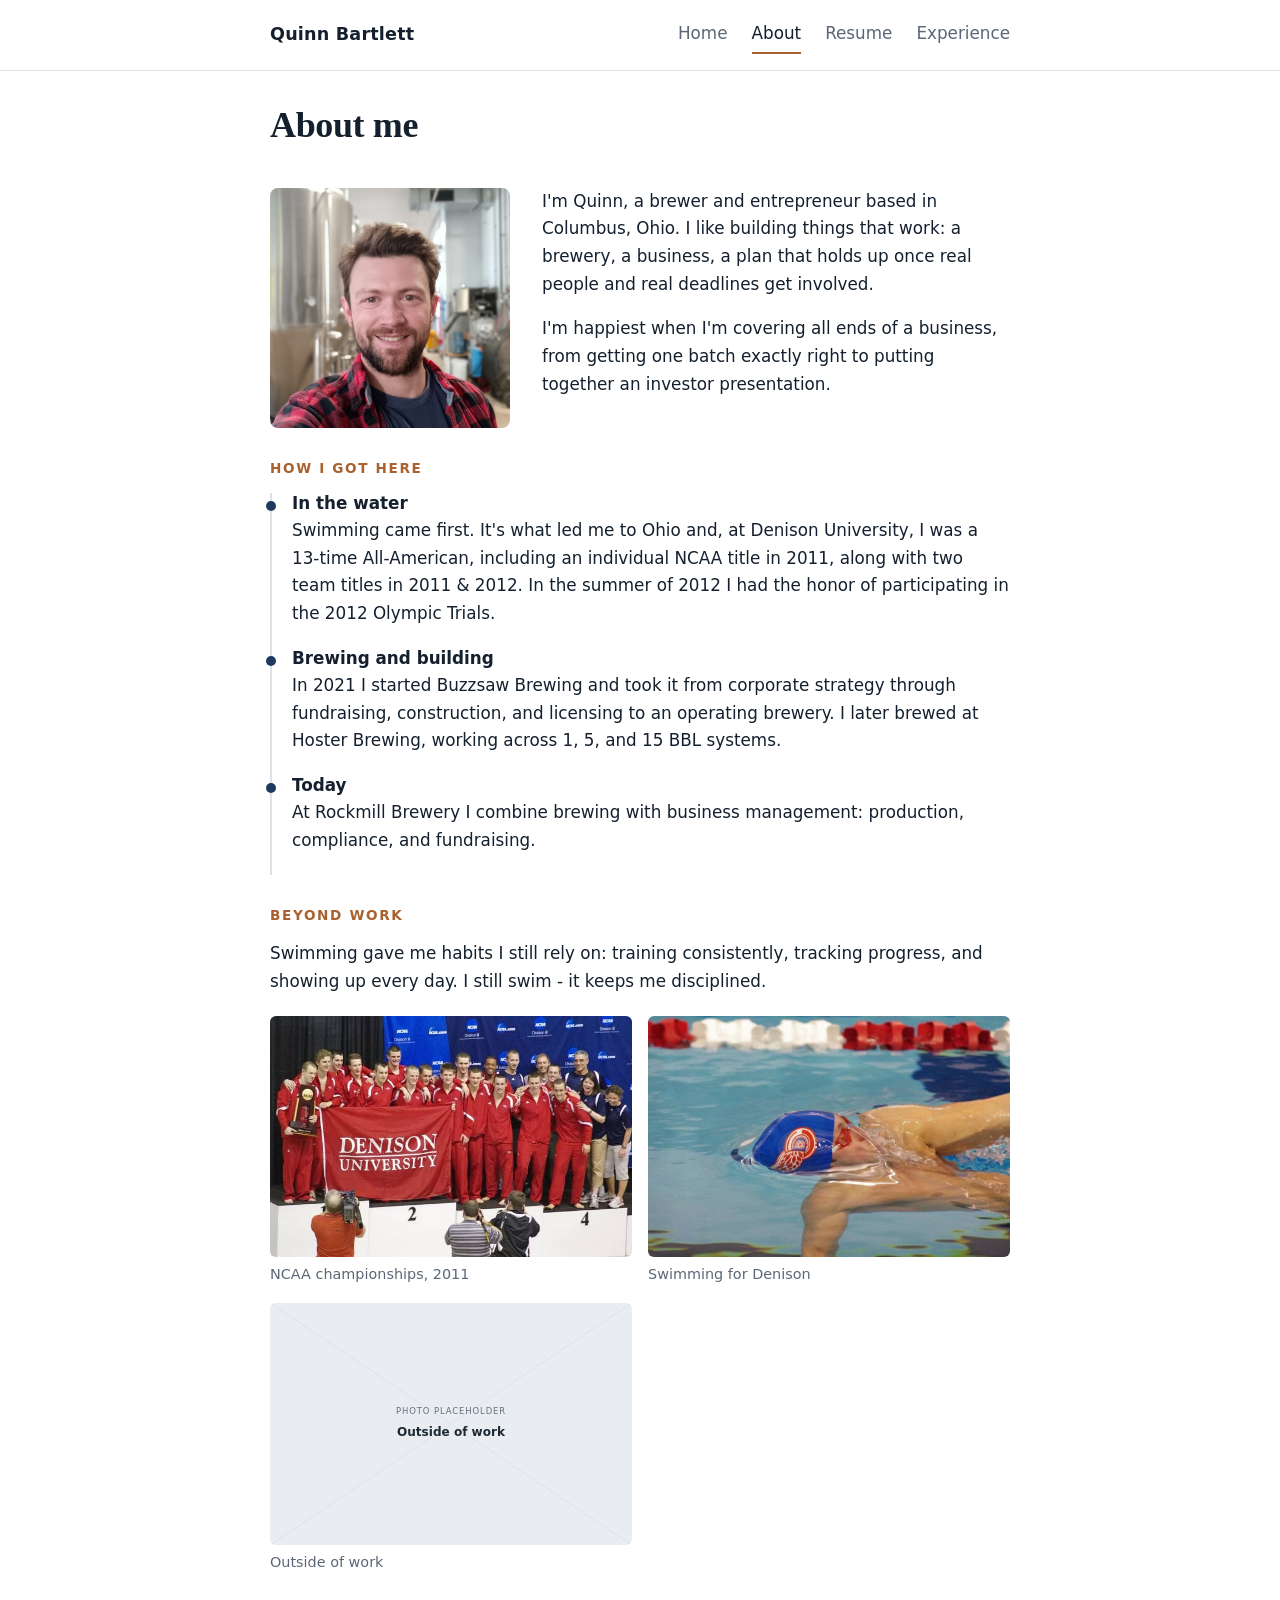
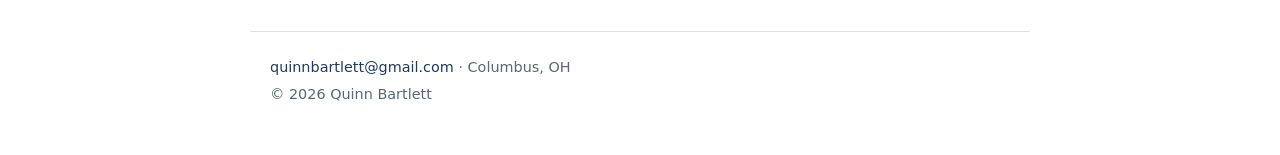
==== about.html @ 8109df9c "Enhance about section with swimming discipline detail Added a sentence about swimming to emphasize i" ====
<!DOCTYPE html>
<html lang="en">
<head>
  <meta charset="UTF-8">
  <meta name="viewport" content="width=device-width, initial-scale=1.0">
  <title>About | Quinn Bartlett</title>
  <meta name="description" content="About Quinn Bartlett: operator, brewer, and former NCAA champion swimmer based in Columbus, Ohio.">
  <link rel="stylesheet" href="style.css">
</head>
<body>

  <header class="site-header">
    <div class="site-header-inner">
      <a class="brand" href="index.html">Quinn Bartlett</a>
      <nav class="site-nav" aria-label="Main">
        <a href="index.html">Home</a>
        <a href="about.html" aria-current="page">About</a>
        <a href="resume.html">Resume</a>
        <a href="experience.html">Experience</a>
      </nav>
    </div>
  </header>

  <main class="page">

    <h1 class="page-title">About me</h1>

    <!-- INTRO: photo plus a few personal paragraphs. TODO (Quinn): rewrite in your own voice. -->
    <section class="about-split">
      <img class="photo photo-square about-photo" src="images/headshot.jpg" alt="Portrait of Quinn Bartlett, smiling in front of brewery fermentation tanks" width="800" height="800">
      <div>
        <p>
          I'm Quinn, a brewer and entrepreneur based in Columbus, Ohio.
          I like building things that work: a brewery, a business, a plan that
          holds up once real people and real deadlines get involved.
        </p>
        <p>
          I'm happiest when I'm covering all ends of a business, from getting
          one batch exactly right to putting together an investor presentation.
        </p>
        <!-- TODO (Quinn): what got you into brewing? -->
      </div>
    </section>

    <section>
      <h2>How I got here</h2>
      <ol class="path">
        <li>
          <h3>In the water</h3>
          <p>
            Swimming came first. It's what led me to Ohio and, at Denison University, I was a 13-time
            All-American, including an individual NCAA title in 2011, along with
            two team titles in 2011 & 2012. In the summer of 2012 I had the honor 
            of participating in the 2012 Olympic Trials.
          </p>
        </li>
        <li>
          <h3>Brewing and building</h3>
          <p>
            In 2021 I started Buzzsaw Brewing and took it from corporate
            strategy through fundraising, construction, and licensing to an
            operating brewery. I later brewed at Hoster Brewing, working across
            1, 5, and 15 BBL systems.
          </p>
        </li>
        <li>
          <h3>Today</h3>
          <p>
            At Rockmill Brewery I combine brewing with business management:
            production, compliance, and fundraising.
          </p>
        </li>
      </ol>
    </section>

    <section>
      <h2>Beyond work</h2>
      <p>
        Swimming gave me habits I still rely on: training consistently,
        tracking progress, and showing up every day. I still swim - it keeps me disciplined.
        <!-- TODO (Quinn): add what you do outside of work, and swap the photos below for your own. -->
      </p>
      <div class="gallery">
        <figure>
          <img src="images/swim-ncaa.jpeg" alt="Quinn swimming at the NCAA championships" width="1200" height="800">
          <figcaption>NCAA championships, 2011</figcaption>
        </figure>
        <figure>
          <img src="images/swim-denison.jpeg" alt="Quinn swimming for Denison University" width="1200" height="800">
          <figcaption>Swimming for Denison</figcaption>
        </figure>
        <figure>
          <img src="images/about-personal.svg" alt="Quinn outside of work" width="1200" height="800">
          <figcaption>Outside of work</figcaption>
        </figure>
      </div>
    </section>

  </main>

  <footer class="site-footer">
    <p><a href="mailto:quinnbartlett@gmail.com">quinnbartlett@gmail.com</a> &middot; Columbus, OH</p>
    <p>&copy; 2026 Quinn Bartlett</p>
  </footer>

</body>
</html>
---- style.css ----
/* ---------- Settings you can change easily ---------- */
:root {
  --text: #14202e;          /* main text color (deep ink) */
  --muted: #5b6776;         /* secondary text (dates, subtitles) */
  --accent: #1f3a5f;        /* navy: links, buttons, rules */
  --accent-dark: #142a47;   /* button hover */
  --highlight: #a8612f;     /* copper: small labels and nav underline */
  --background: #ffffff;    /* page background */
  --surface: #f4f6f8;       /* panel background */
  --line: #dde2e8;          /* thin divider lines */
  --max-width: 780px;       /* how wide the content column is */
  --serif: Georgia, "Iowan Old Style", "Palatino Linotype", "Times New Roman", serif;
}

/* ---------- Base styles ---------- */
* {
  box-sizing: border-box;
}

body {
  margin: 0;
  font-family: system-ui, -apple-system, "Segoe UI", Roboto, sans-serif;
  font-size: 1.05rem;
  line-height: 1.65;
  color: var(--text);
  background: var(--background);
}

a {
  color: var(--accent);
  text-decoration: none;
}

a:hover {
  text-decoration: underline;
}

h1, h2, h3 {
  line-height: 1.25;
}

/* ---------- Shared header and navigation ---------- */
.site-header {
  border-bottom: 1px solid var(--line);
}

.site-header-inner {
  max-width: var(--max-width);
  margin: 0 auto;
  padding: 1rem 1.25rem;
  display: flex;
  flex-wrap: wrap;
  align-items: center;
  justify-content: space-between;
  gap: 0.5rem 1.5rem;
}

.brand {
  font-weight: 700;
  font-size: 1.1rem;
  letter-spacing: 0.01em;
  color: var(--text);
}

.brand:hover {
  text-decoration: none;
}

.site-nav {
  display: flex;
  flex-wrap: wrap;
  gap: 0.25rem 1.5rem;
}

.site-nav a {
  color: var(--muted);
  padding: 0.25rem 0;
  border-bottom: 2px solid transparent;
}

.site-nav a:hover {
  color: var(--text);
  text-decoration: none;
}

/* The page you're currently on is highlighted */
.site-nav a[aria-current="page"] {
  color: var(--text);
  border-bottom-color: var(--highlight);
}

/* ---------- Page layout ---------- */
.page {
  max-width: var(--max-width);
  margin: 0 auto;
  padding: 2rem 1.25rem 1rem;
}

.page-title {
  margin: 0 0 1rem;
  font-family: var(--serif);
  font-size: 2.25rem;
  letter-spacing: -0.01em;
}

.page-title-row {
  display: flex;
  flex-wrap: wrap;
  align-items: center;
  justify-content: space-between;
  gap: 0.75rem 1rem;
  margin-bottom: 1rem;
}

.page-title-row .page-title {
  margin: 0;
}

.lead {
  font-size: 1.2rem;
  color: var(--muted);
}

/* ---------- Home page hero ---------- */
.hero {
  padding: 3rem 0 2rem;
}

.hero-split {
  display: grid;
  grid-template-columns: 1fr 260px;
  gap: 3rem;
  align-items: center;
}

.eyebrow {
  margin: 0 0 0.75rem;
  font-size: 0.85rem;
  font-weight: 600;
  letter-spacing: 0.12em;
  text-transform: uppercase;
  color: var(--highlight);
}

.hero h1 {
  margin: 0 0 1rem;
  font-family: var(--serif);
  font-size: 2.75rem;
  font-weight: 700;
  line-height: 1.15;
  letter-spacing: -0.02em;
}

.hero .lead {
  max-width: 34rem;
  margin: 0 0 1.75rem;
}

/* ---------- Buttons ---------- */
.button-row {
  display: flex;
  flex-wrap: wrap;
  gap: 0.75rem;
}

.button {
  display: inline-block;
  padding: 0.6rem 1.25rem;
  border: 2px solid var(--accent);
  border-radius: 6px;
  background: var(--accent);
  color: #ffffff;
  font-weight: 600;
  font-size: 1rem;
}

.button:hover {
  background: var(--accent-dark);
  border-color: var(--accent-dark);
  text-decoration: none;
}

.button-secondary {
  background: transparent;
  color: var(--accent);
}

.button-secondary:hover {
  background: var(--accent);
  color: #ffffff;
}

/* ---------- Sections ---------- */
section {
  padding: 1.5rem 0 0.5rem;
}

h2 {
  margin: 0 0 1rem;
  font-size: 0.85rem;
  font-weight: 600;
  letter-spacing: 0.12em;
  text-transform: uppercase;
  color: var(--highlight);
}

/* ---------- Home: what I do ---------- */
.pillars {
  display: grid;
  grid-template-columns: repeat(2, 1fr);
  gap: 1.75rem 2.5rem;
  margin: 0;
  padding: 0;
  list-style: none;
}

.pillar {
  padding-top: 0.75rem;
  border-top: 2px solid var(--accent);
}

.pillar h3 {
  margin: 0 0 0.35rem;
  font-size: 1.05rem;
}

.pillar p {
  margin: 0;
  color: var(--muted);
  font-size: 0.98rem;
}

/* ---------- Home: featured work ---------- */
.featured {
  display: grid;
  grid-template-columns: 1.1fr 1fr;
  align-items: center;
  border: 1px solid var(--line);
  border-radius: 8px;
  background: var(--surface);
  overflow: hidden;
  color: var(--text);
}

.featured:hover {
  border-color: var(--accent);
  text-decoration: none;
}

.featured img {
  display: block;
  width: 100%;
  height: 100%;
  aspect-ratio: 3 / 2;
  object-fit: cover;
}

.featured-body {
  padding: 1.5rem;
}

.featured-body h3 {
  margin: 0 0 0.4rem;
  font-family: var(--serif);
  font-size: 1.3rem;
  color: var(--accent);
}

.featured-body p {
  margin: 0 0 0.75rem;
  color: var(--muted);
}

.more {
  font-weight: 600;
  color: var(--accent);
}

/* ---------- Home: contact call to action ---------- */
.cta {
  margin-top: 2.5rem;
  padding: 1.75rem;
  border-left: 4px solid var(--accent);
  border-radius: 0 8px 8px 0;
  background: var(--surface);
}

.cta h3 {
  margin: 0 0 0.4rem;
  font-family: var(--serif);
  font-size: 1.4rem;
}

.cta p {
  margin: 0 0 1rem;
  color: var(--muted);
  max-width: 36rem;
}

/* ---------- Experience and education entries ---------- */
.entry {
  margin-bottom: 1.75rem;
}

.entry-head {
  display: flex;
  justify-content: space-between;
  align-items: baseline;
  flex-wrap: wrap;
  gap: 0.25rem 1rem;
}

.entry h3 {
  margin: 0;
  font-size: 1.1rem;
}

.dates {
  color: var(--muted);
  font-size: 0.95rem;
}

.entry p {
  margin: 0.4rem 0 0;
}

.entry .detail {
  color: var(--muted);
  margin: 0.25rem 0 0;
}

.entry ul {
  margin: 0.5rem 0 0;
  padding-left: 1.25rem;
}

/* ---------- Skills as small "pills" ---------- */
.skills {
  display: flex;
  flex-wrap: wrap;
  gap: 0.5rem;
  margin: 0.75rem 0 0;
  padding: 0;
  list-style: none;
}

.entry ul.skills {
  padding-left: 0;
}

.skills li {
  padding: 0.25rem 0.75rem;
  border: 1px solid var(--line);
  border-radius: 999px;
  font-size: 0.95rem;
}

.skill-group {
  margin-bottom: 1.25rem;
}

.skill-group h3 {
  margin: 0;
  font-size: 1rem;
}

.skill-group .skills {
  margin-top: 0.5rem;
}

/* ---------- Photos ---------- */
figure {
  margin: 0;
}

figcaption {
  margin-top: 0.4rem;
  color: var(--muted);
  font-size: 0.9rem;
}

.photo {
  display: block;
  width: 100%;
  height: auto;
  border-radius: 8px;
  background: var(--surface);
}

.photo-square {
  aspect-ratio: 1 / 1;
  object-fit: cover;
}

.gallery {
  display: grid;
  grid-template-columns: repeat(auto-fit, minmax(240px, 1fr));
  gap: 1rem;
  margin: 1.25rem 0 0;
}

.gallery .wide {
  grid-column: 1 / -1;
}

.gallery img {
  display: block;
  width: 100%;
  height: auto;
  aspect-ratio: 3 / 2;
  object-fit: cover;
  border-radius: 6px;
  background: var(--surface);
}

/* ---------- About ---------- */
.about-split {
  display: grid;
  grid-template-columns: 240px 1fr;
  gap: 2rem;
  align-items: start;
}

.about-split p:first-child {
  margin-top: 0;
}

.path {
  list-style: none;
  margin: 0;
  padding: 0 0 0 1.25rem;
  border-left: 2px solid var(--line);
}

.path li {
  position: relative;
  padding-bottom: 1.25rem;
}

.path li::before {
  content: "";
  position: absolute;
  left: calc(-1.25rem - 6px);
  top: 0.5rem;
  width: 10px;
  height: 10px;
  border-radius: 50%;
  background: var(--accent);
}

.path h3 {
  margin: 0;
  font-size: 1.05rem;
}

.path p {
  margin: 0.2rem 0 0;
}

/* ---------- Experience: ventures ---------- */
.venture {
  padding: 2rem 0 1rem;
  border-top: 1px solid var(--line);
}

.venture:first-of-type {
  border-top: 0;
  padding-top: 0.5rem;
}

.venture h2 {
  margin: 0;
  font-family: var(--serif);
  font-size: 1.7rem;
  font-weight: 700;
  letter-spacing: -0.01em;
  text-transform: none;
  color: var(--text);
}

.venture-meta {
  margin: 0.2rem 0 0.75rem;
  color: var(--muted);
}

.facts {
  display: flex;
  flex-wrap: wrap;
  gap: 0.35rem 1.5rem;
  margin: 0.9rem 0 0;
  padding: 0;
  list-style: none;
  color: var(--muted);
  font-size: 0.95rem;
}

.facts strong {
  color: var(--text);
}

/* ---------- Footer ---------- */
.site-footer {
  max-width: var(--max-width);
  margin: 2rem auto 0;
  padding: 1.5rem 1.25rem 3rem;
  border-top: 1px solid var(--line);
  color: var(--muted);
  font-size: 0.9rem;
}

.site-footer p {
  margin: 0;
}

.site-footer p + p {
  margin-top: 0.25rem;
}

/* ---------- Small screens ---------- */
@media (max-width: 680px) {
  .hero-split {
    grid-template-columns: 1fr;
    gap: 1.5rem;
  }

  .hero-photo {
    order: -1;
    max-width: 200px;
  }

  .hero h1 {
    font-size: 2.1rem;
  }

  .pillars {
    grid-template-columns: 1fr;
  }

  .featured {
    grid-template-columns: 1fr;
  }

  .about-split {
    grid-template-columns: 1fr;
    gap: 1.25rem;
  }

  .about-photo {
    max-width: 200px;
  }
}

/* ---------- Print: clean output when saving a page as PDF ---------- */
@media print {
  body { font-size: 11pt; }
  .site-nav,
  .no-print,
  .button-row,
  .cta { display: none; }
  a { color: var(--text); }
}
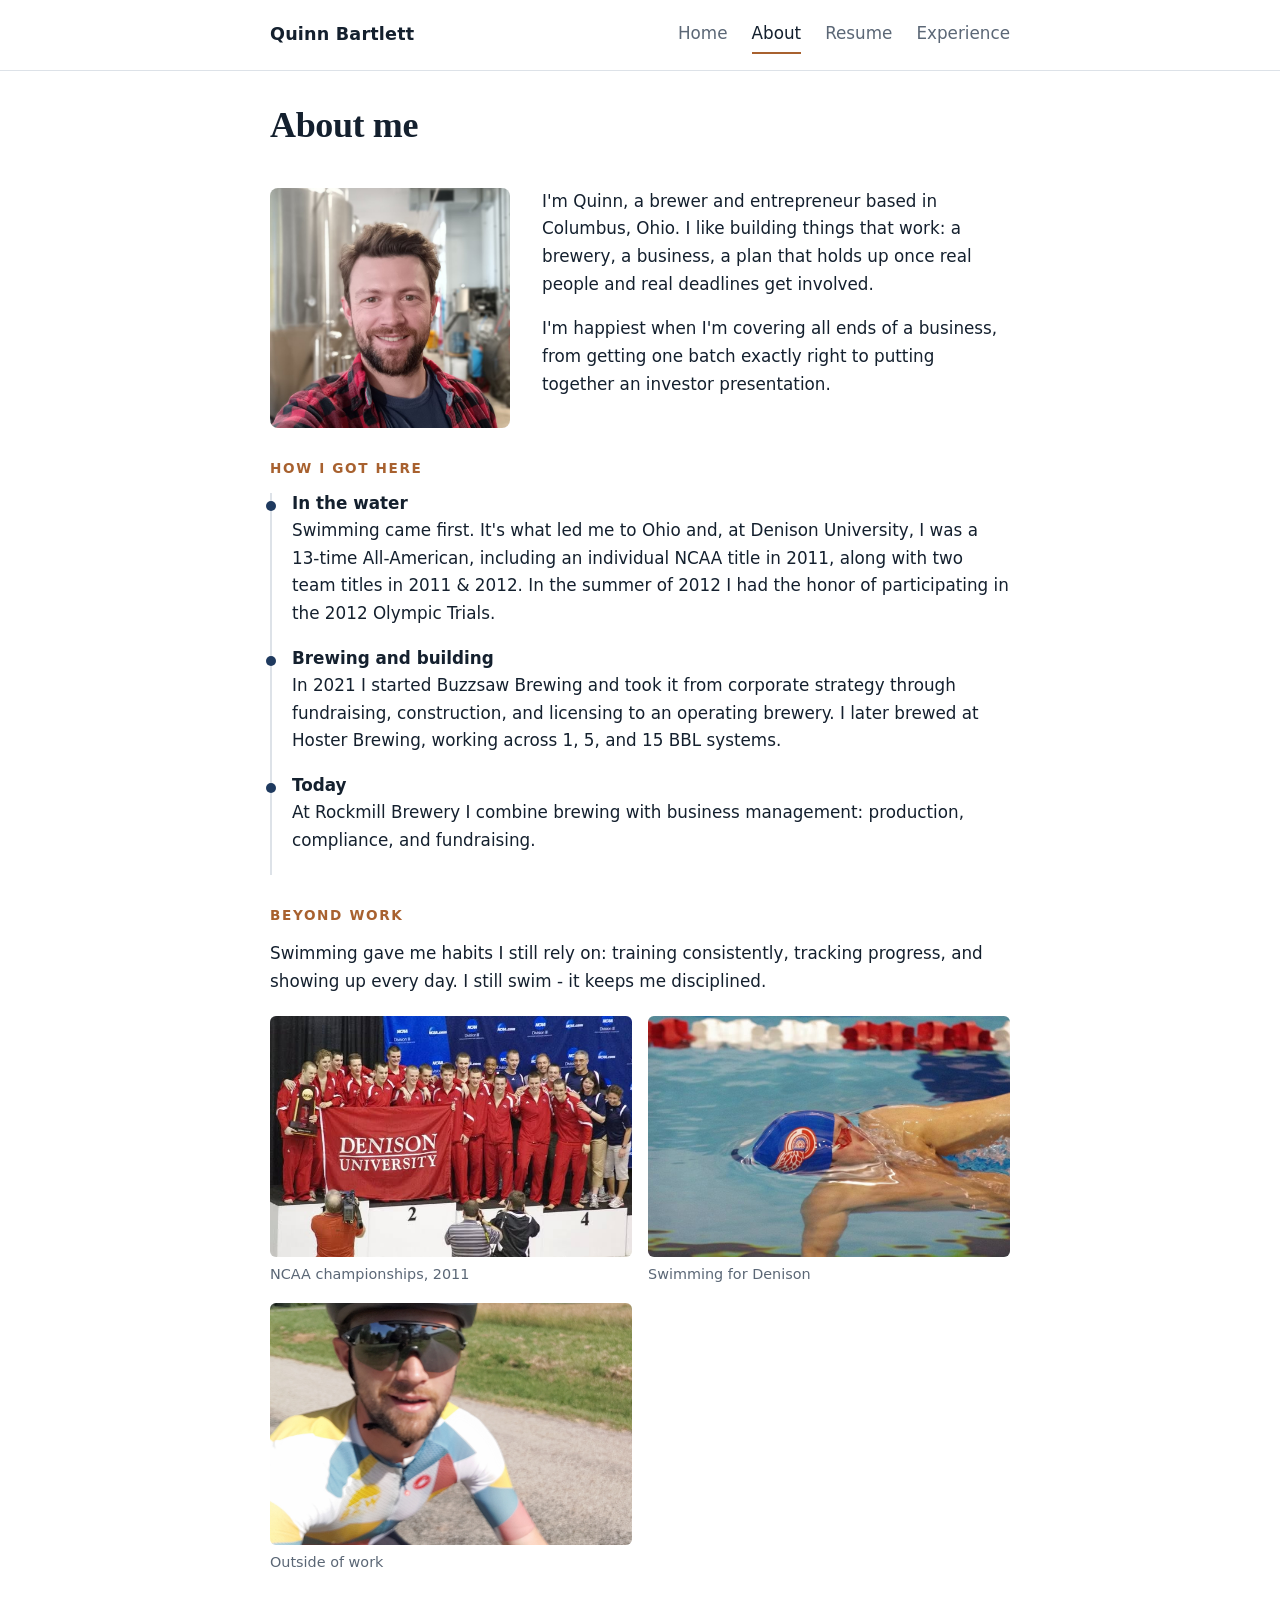
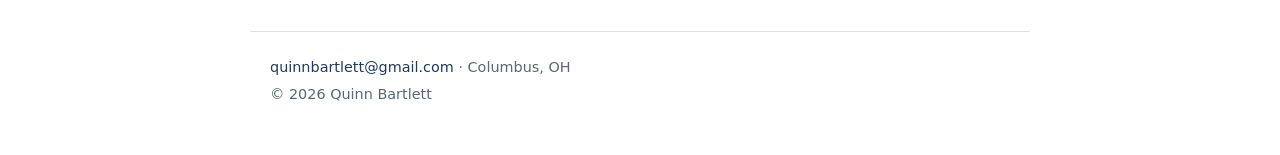
==== commit f0964a82: "Replace SVG image with JPG in about.html" ====
--- a/about.html
+++ b/about.html
@@ -90,7 +90,7 @@
           <figcaption>Swimming for Denison</figcaption>
         </figure>
         <figure>
-          <img src="images/about-personal.svg" alt="Quinn outside of work" width="1200" height="800">
+          <img src="images/about-personal.jpg" alt="Quinn outside of work" width="1200" height="800">
           <figcaption>Outside of work</figcaption>
         </figure>
       </div>
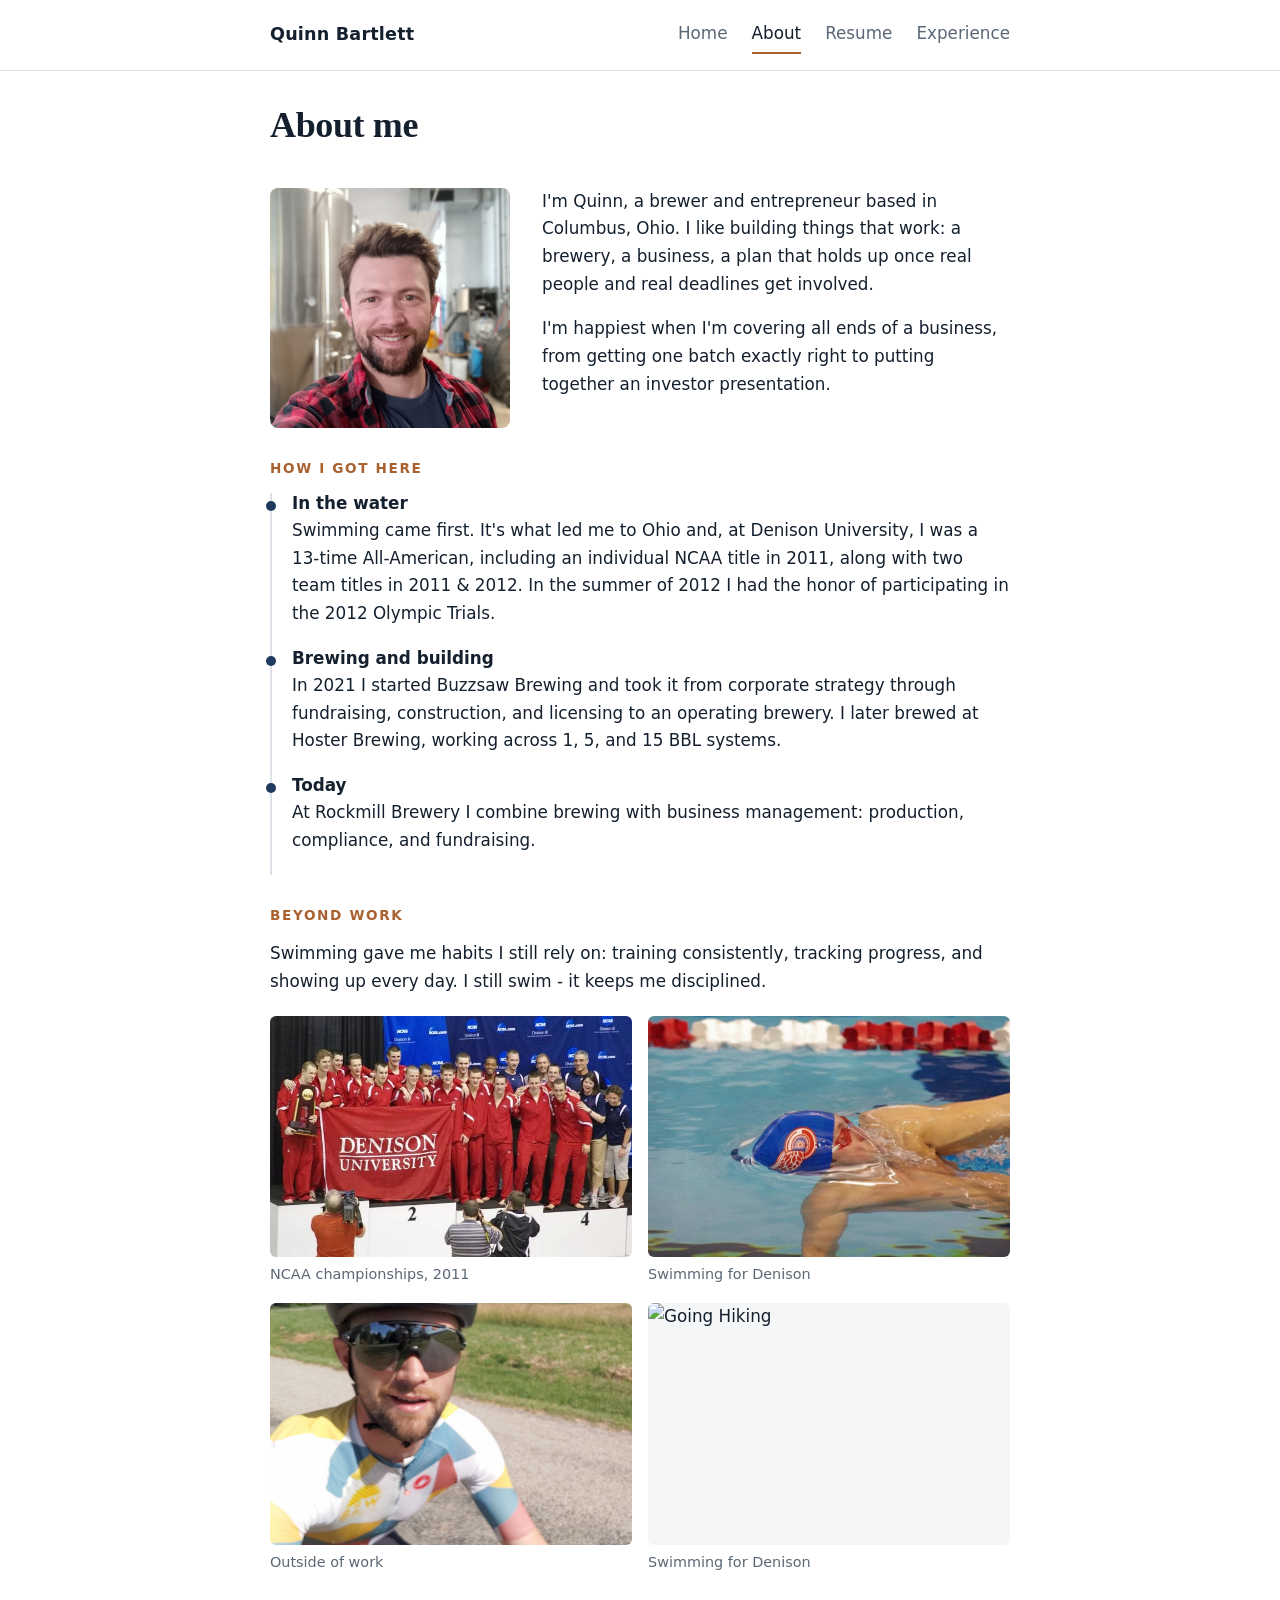
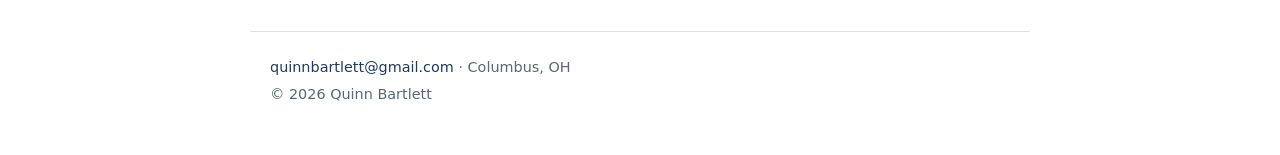
==== commit 0b9eed7c: "Add new image and caption to about section" ====
--- a/about.html
+++ b/about.html
@@ -93,6 +93,10 @@
           <img src="images/about-personal.jpg" alt="Quinn outside of work" width="1200" height="800">
           <figcaption>Outside of work</figcaption>
         </figure>
+        <figure>
+          <img src="images/about-personal2.svg" alt="Going Hiking" width="1200" height="800">
+          <figcaption>Swimming for Denison</figcaption>
+        </figure>
       </div>
     </section>
 
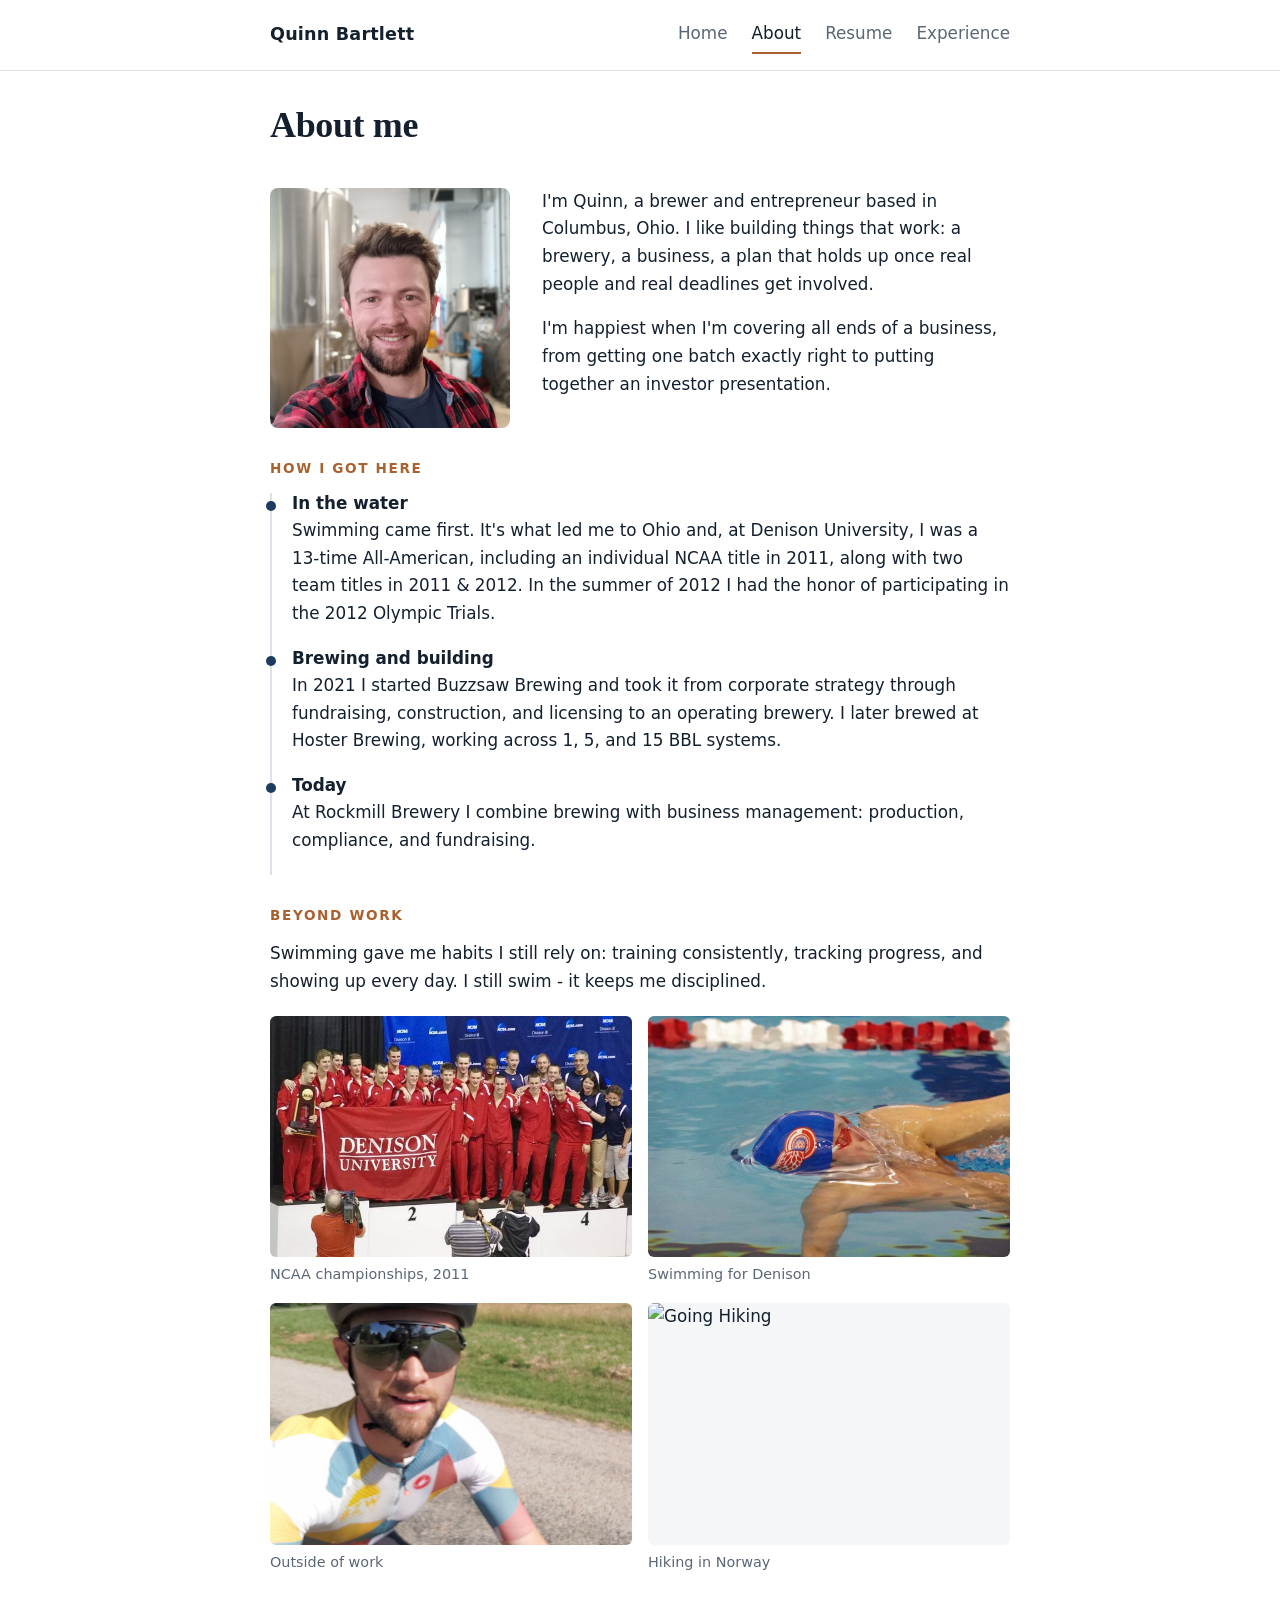
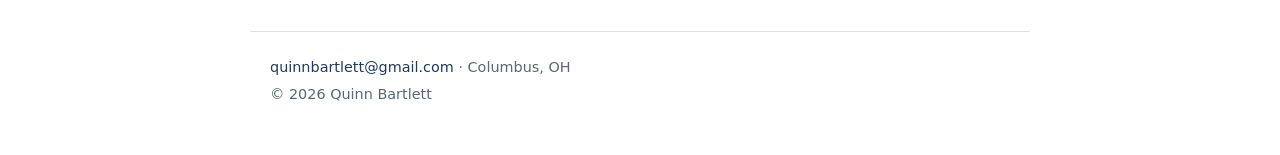
==== commit b5caade1: "Update image source and caption for hiking figure" ====
--- a/about.html
+++ b/about.html
@@ -94,8 +94,8 @@
           <figcaption>Outside of work</figcaption>
         </figure>
         <figure>
-          <img src="images/about-personal2.svg" alt="Going Hiking" width="1200" height="800">
-          <figcaption>Swimming for Denison</figcaption>
+          <img src="images/about-personal2.jpg" alt="Going Hiking" width="1200" height="800">
+          <figcaption>Hiking in Norway</figcaption>
         </figure>
       </div>
     </section>
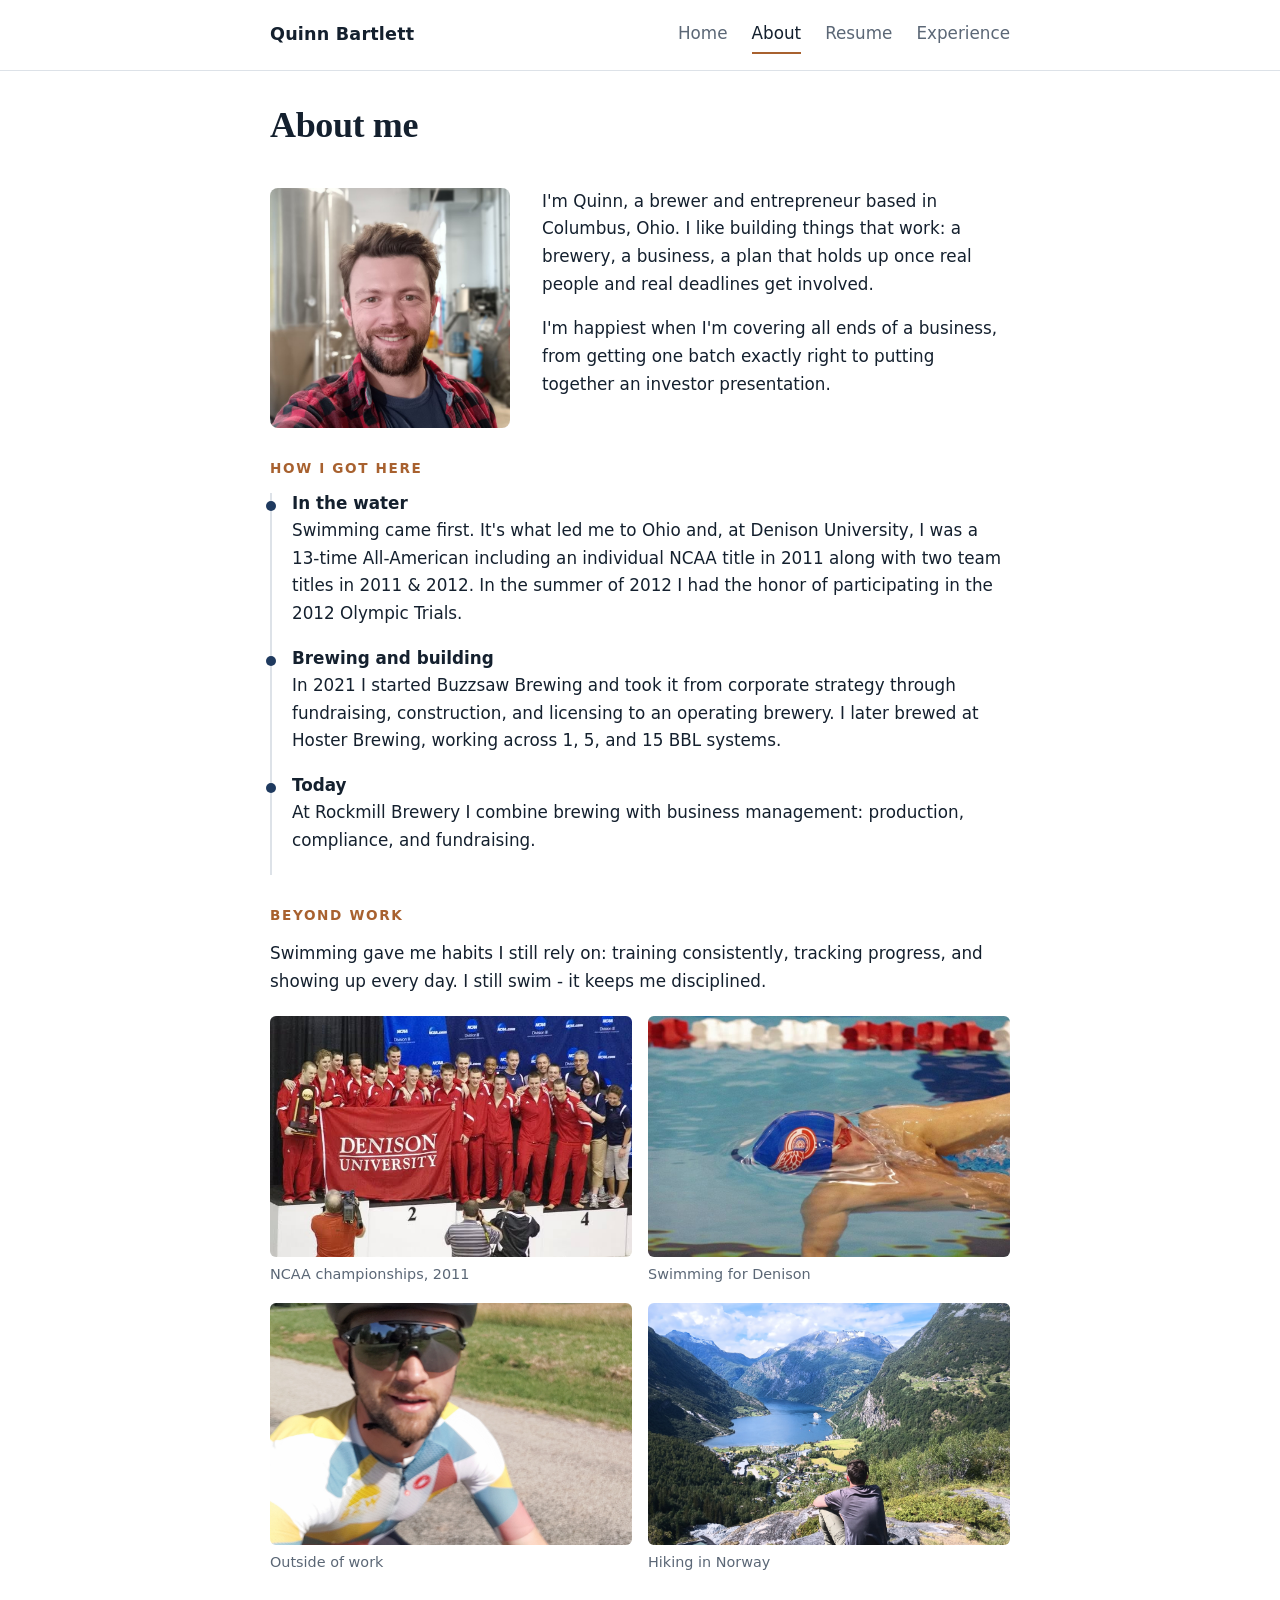
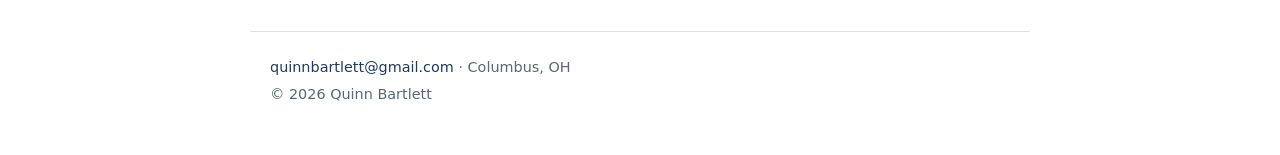
==== commit 1dc81577: "Fix grammar in about.html" ====
--- a/about.html
+++ b/about.html
@@ -49,7 +49,7 @@
           <h3>In the water</h3>
           <p>
             Swimming came first. It's what led me to Ohio and, at Denison University, I was a 13-time
-            All-American, including an individual NCAA title in 2011, along with
+            All-American including an individual NCAA title in 2011 along with
             two team titles in 2011 & 2012. In the summer of 2012 I had the honor 
             of participating in the 2012 Olympic Trials.
           </p>
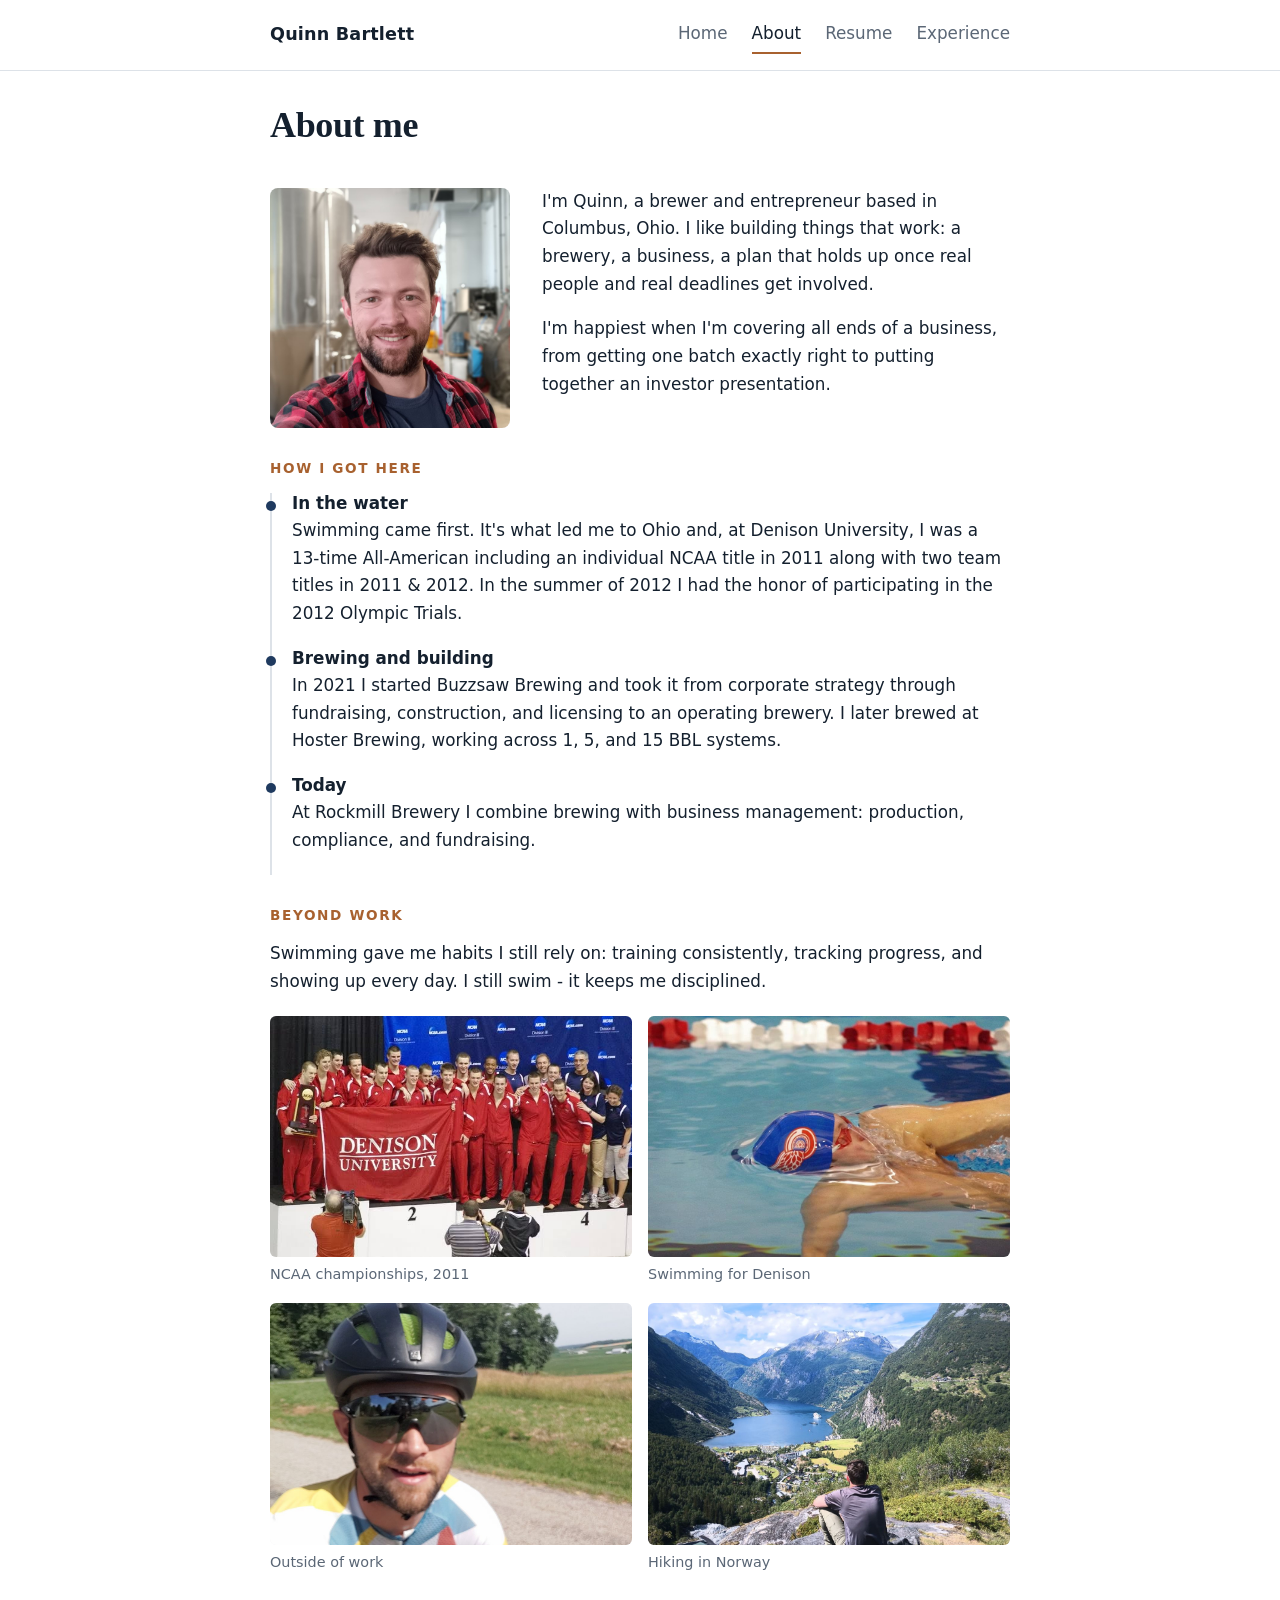
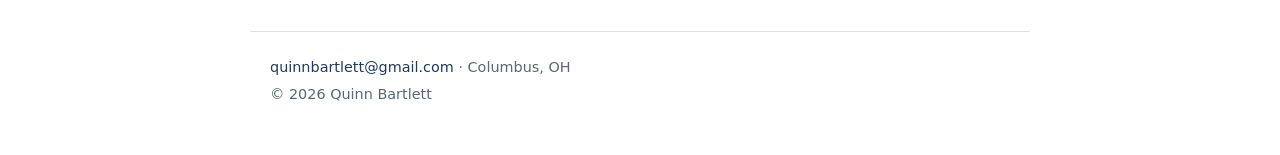
==== commit f162c165: "Clean up site: alt text, image sizes, portrait crops, home title - Write accurate alt text for new p" ====
--- a/about.html
+++ b/about.html
@@ -89,8 +89,8 @@
           <img src="images/swim-denison.jpeg" alt="Quinn swimming for Denison University" width="1200" height="800">
           <figcaption>Swimming for Denison</figcaption>
         </figure>
-        <figure>
-          <img src="images/about-personal.jpg" alt="Quinn outside of work" width="1200" height="800">
+        <figure class="focus-top">
+          <img src="images/about-personal.jpg" alt="Quinn riding a road bike through open countryside" width="1200" height="1600">
           <figcaption>Outside of work</figcaption>
         </figure>
         <figure>
--- a/style.css
+++ b/style.css
@@ -559,3 +559,14 @@
   .cta { display: none; }
   a { color: var(--text); }
 }
+
+/* ---------- Gallery variants ---------- */
+/* Portrait photos keep a tall shape instead of being cropped to landscape */
+.gallery .tall img {
+  aspect-ratio: 3 / 4;
+}
+
+/* Keep the top of a tall photo (faces, helmets) in view when it is cropped */
+.gallery .focus-top img {
+  object-position: 50% 20%;
+}
